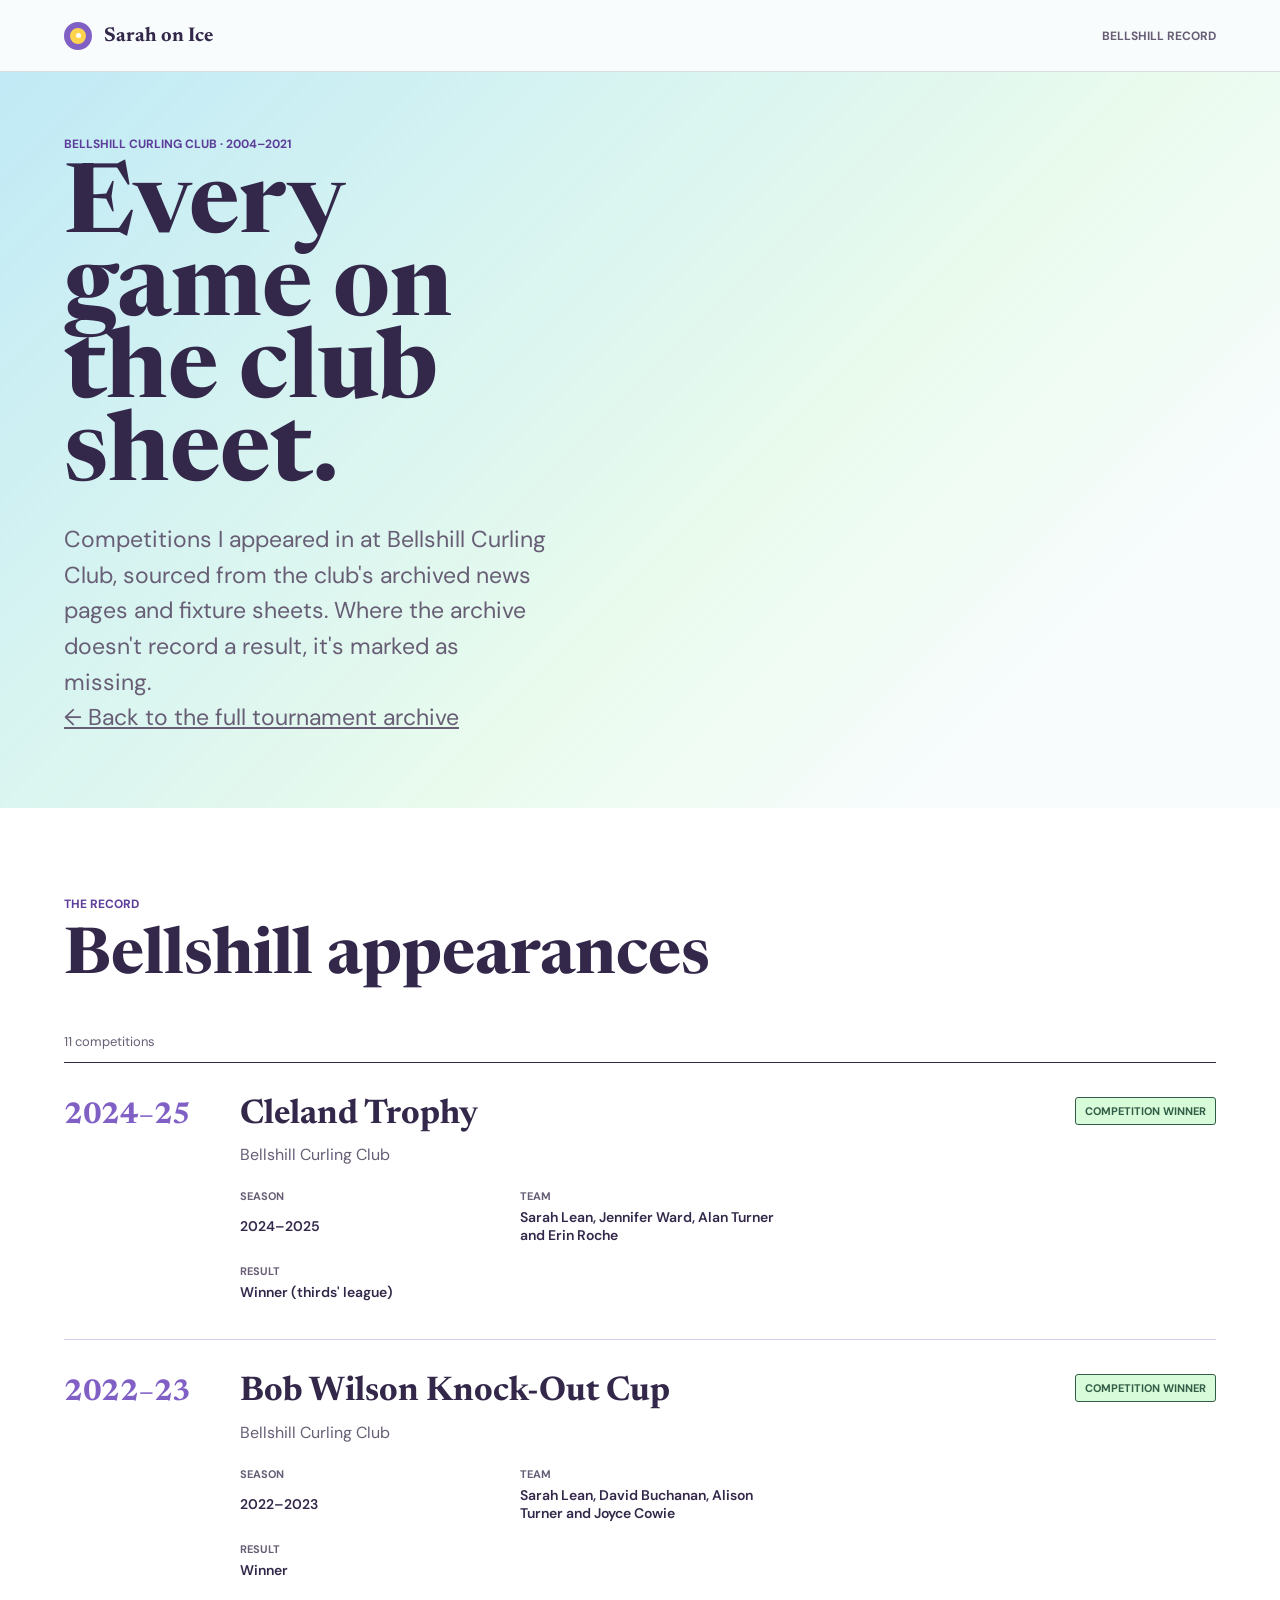
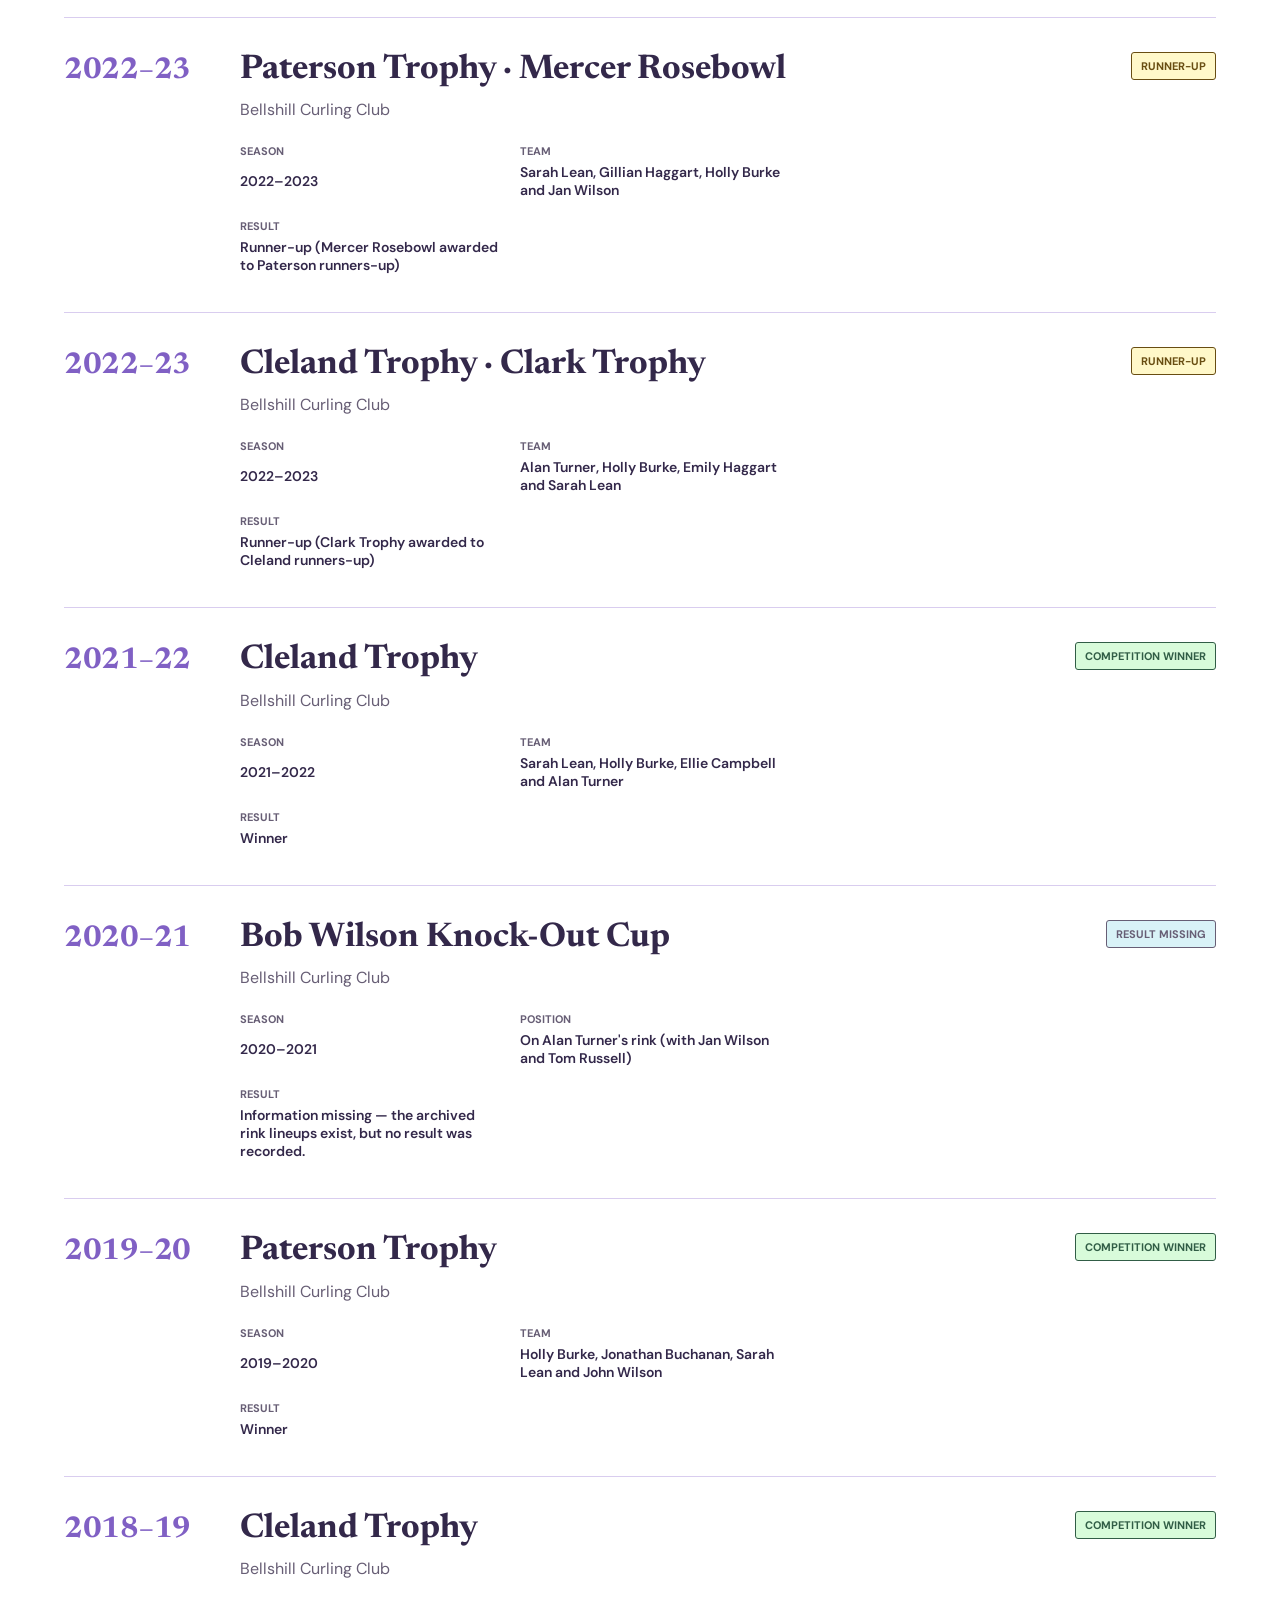
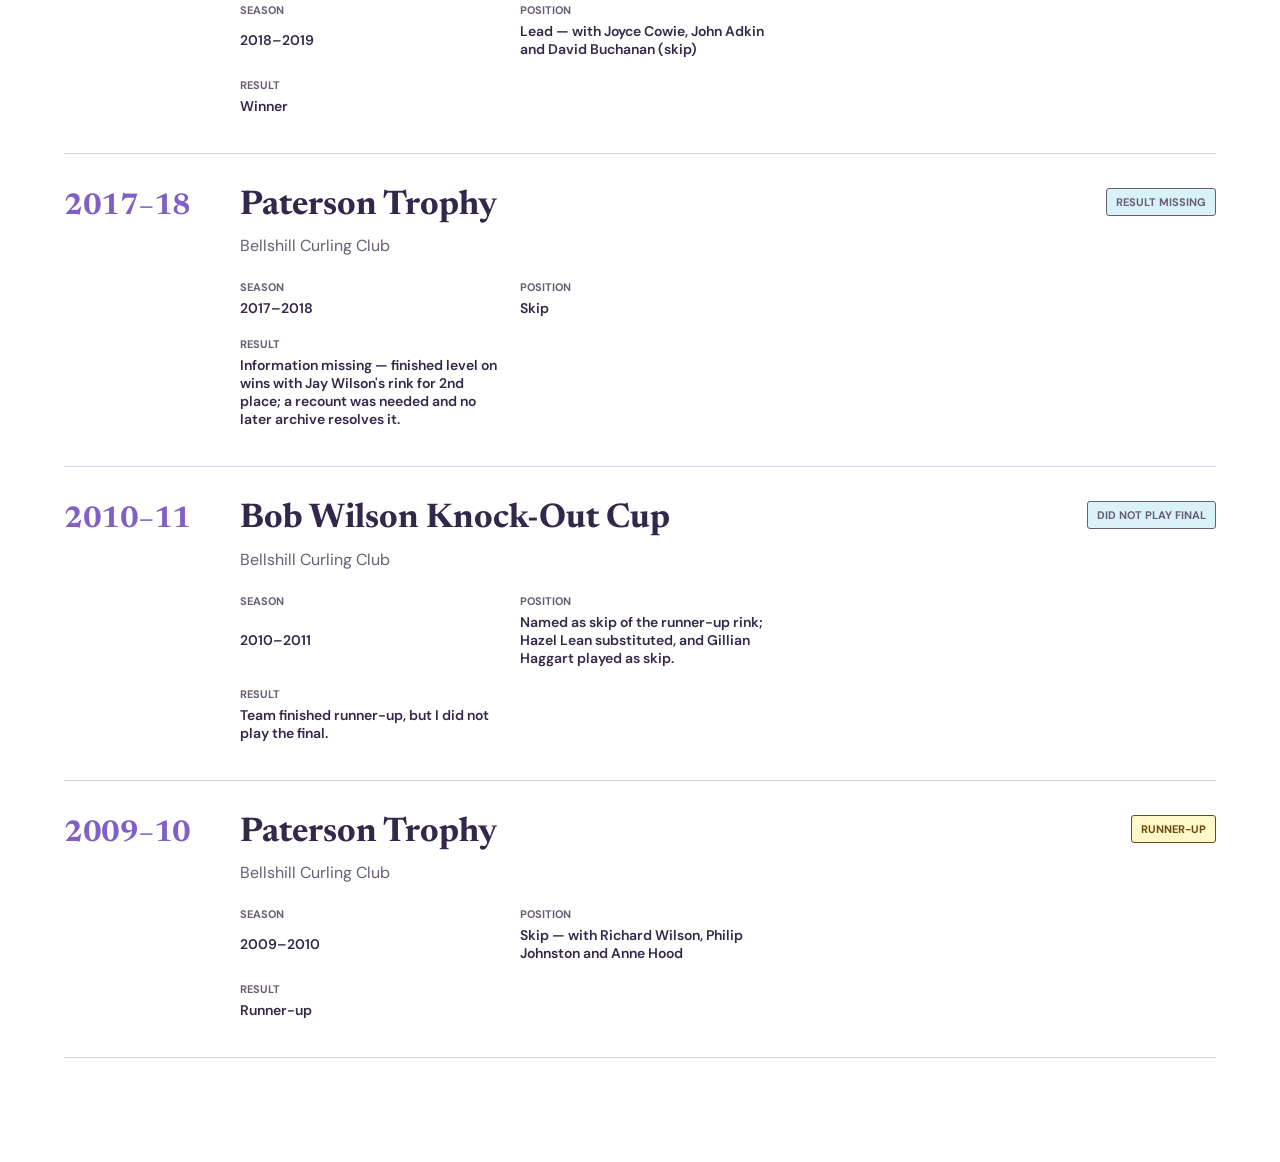
==== bellshill-record.html @ da9a8dab "update records" ====
<!doctype html>
<html lang="en-GB">
  <head>
    <meta charset="UTF-8" />
    <meta name="viewport" content="width=device-width, initial-scale=1.0" />
    <meta
      name="description"
      content="Sarah Lean's competition appearances at Bellshill Curling Club, drawn from archived club records."
    />
    <title>Bellshill Curling Club record | Sarah on Ice</title>
    <link rel="preconnect" href="https://fonts.googleapis.com" />
    <link rel="preconnect" href="https://fonts.gstatic.com" crossorigin />
    <link
      href="https://fonts.googleapis.com/css2?family=DM+Sans:wght@400;500;600;700&amp;family=Newsreader:opsz,wght@6..72,600;6..72,700&amp;display=swap"
      rel="stylesheet"
    />
    <link rel="stylesheet" href="styles.css" />
  </head>
  <body>
    <header class="site-header">
      <a class="brand" href="index.html" aria-label="Sarah on Ice, home">
        <span class="brand-mark" aria-hidden="true"><span></span></span>
        <span>Sarah on Ice</span>
      </a>
      <span class="header-note">Bellshill record</span>
    </header>

    <main id="top">
      <section class="intro" aria-labelledby="page-title">
        <div class="intro-copy">
          <p class="eyebrow">Bellshill Curling Club · 2004–2021</p>
          <h1 id="page-title">Every game on the club sheet.</h1>
          <p class="lede">
            Competitions I appeared in at Bellshill Curling Club, sourced from the
            club's archived news pages and fixture sheets. Where the archive doesn't
            record a result, it's marked as missing.
          </p>
          <p class="lede">
            <a href="index.html">← Back to the full tournament archive</a>
          </p>
        </div>
      </section>

      <section class="archive" aria-labelledby="archive-title">
        <div class="archive-heading">
          <div>
            <p class="eyebrow">The record</p>
            <h2 id="archive-title">Bellshill appearances</h2>
          </div>
        </div>

        <div class="results-meta">
          <p>11 competitions</p>
        </div>

        <div class="competition-list">
          <article class="competition">
            <div class="year" aria-hidden="true">2024–25</div>
            <div class="competition-main">
              <div class="competition-title-row">
                <h3>Cleland Trophy</h3>
                <span class="status status-winner">Competition winner</span>
              </div>
              <p class="location">Bellshill Curling Club</p>
              <dl class="details">
                <div>
                  <dt>Season</dt>
                  <dd>2024–2025</dd>
                </div>
                <div>
                  <dt>Team</dt>
                  <dd>Sarah Lean, Jennifer Ward, Alan Turner and Erin Roche</dd>
                </div>
                <div>
                  <dt>Result</dt>
                  <dd>Winner (thirds' league)</dd>
                </div>
              </dl>
            </div>
          </article>

          <article class="competition">
            <div class="year" aria-hidden="true">2022–23</div>
            <div class="competition-main">
              <div class="competition-title-row">
                <h3>Bob Wilson Knock-Out Cup</h3>
                <span class="status status-winner">Competition winner</span>
              </div>
              <p class="location">Bellshill Curling Club</p>
              <dl class="details">
                <div>
                  <dt>Season</dt>
                  <dd>2022–2023</dd>
                </div>
                <div>
                  <dt>Team</dt>
                  <dd>Sarah Lean, David Buchanan, Alison Turner and Joyce Cowie</dd>
                </div>
                <div>
                  <dt>Result</dt>
                  <dd>Winner</dd>
                </div>
              </dl>
            </div>
          </article>

          <article class="competition">
            <div class="year" aria-hidden="true">2022–23</div>
            <div class="competition-main">
              <div class="competition-title-row">
                <h3>Paterson Trophy · Mercer Rosebowl</h3>
                <span class="status status-runner-up">Runner-up</span>
              </div>
              <p class="location">Bellshill Curling Club</p>
              <dl class="details">
                <div>
                  <dt>Season</dt>
                  <dd>2022–2023</dd>
                </div>
                <div>
                  <dt>Team</dt>
                  <dd>Sarah Lean, Gillian Haggart, Holly Burke and Jan Wilson</dd>
                </div>
                <div>
                  <dt>Result</dt>
                  <dd>Runner-up (Mercer Rosebowl awarded to Paterson runners-up)</dd>
                </div>
              </dl>
            </div>
          </article>

          <article class="competition">
            <div class="year" aria-hidden="true">2022–23</div>
            <div class="competition-main">
              <div class="competition-title-row">
                <h3>Cleland Trophy · Clark Trophy</h3>
                <span class="status status-runner-up">Runner-up</span>
              </div>
              <p class="location">Bellshill Curling Club</p>
              <dl class="details">
                <div>
                  <dt>Season</dt>
                  <dd>2022–2023</dd>
                </div>
                <div>
                  <dt>Team</dt>
                  <dd>Alan Turner, Holly Burke, Emily Haggart and Sarah Lean</dd>
                </div>
                <div>
                  <dt>Result</dt>
                  <dd>Runner-up (Clark Trophy awarded to Cleland runners-up)</dd>
                </div>
              </dl>
            </div>
          </article>

          <article class="competition">
            <div class="year" aria-hidden="true">2021–22</div>
            <div class="competition-main">
              <div class="competition-title-row">
                <h3>Cleland Trophy</h3>
                <span class="status status-winner">Competition winner</span>
              </div>
              <p class="location">Bellshill Curling Club</p>
              <dl class="details">
                <div>
                  <dt>Season</dt>
                  <dd>2021–2022</dd>
                </div>
                <div>
                  <dt>Team</dt>
                  <dd>Sarah Lean, Holly Burke, Ellie Campbell and Alan Turner</dd>
                </div>
                <div>
                  <dt>Result</dt>
                  <dd>Winner</dd>
                </div>
              </dl>
            </div>
          </article>

          <article class="competition">
            <div class="year" aria-hidden="true">2020–21</div>
            <div class="competition-main">
              <div class="competition-title-row">
                <h3>Bob Wilson Knock-Out Cup</h3>
                <span class="status status-unknown">Result missing</span>
              </div>
              <p class="location">Bellshill Curling Club</p>
              <dl class="details">
                <div>
                  <dt>Season</dt>
                  <dd>2020–2021</dd>
                </div>
                <div>
                  <dt>Position</dt>
                  <dd>On Alan Turner's rink (with Jan Wilson and Tom Russell)</dd>
                </div>
                <div>
                  <dt>Result</dt>
                  <dd>Information missing — the archived rink lineups exist, but no result was recorded.</dd>
                </div>
              </dl>
            </div>
          </article>

          <article class="competition">
            <div class="year" aria-hidden="true">2019–20</div>
            <div class="competition-main">
              <div class="competition-title-row">
                <h3>Paterson Trophy</h3>
                <span class="status status-winner">Competition winner</span>
              </div>
              <p class="location">Bellshill Curling Club</p>
              <dl class="details">
                <div>
                  <dt>Season</dt>
                  <dd>2019–2020</dd>
                </div>
                <div>
                  <dt>Team</dt>
                  <dd>Holly Burke, Jonathan Buchanan, Sarah Lean and John Wilson</dd>
                </div>
                <div>
                  <dt>Result</dt>
                  <dd>Winner</dd>
                </div>
              </dl>
            </div>
          </article>

          <article class="competition">
            <div class="year" aria-hidden="true">2018–19</div>
            <div class="competition-main">
              <div class="competition-title-row">
                <h3>Cleland Trophy</h3>
                <span class="status status-winner">Competition winner</span>
              </div>
              <p class="location">Bellshill Curling Club</p>
              <dl class="details">
                <div>
                  <dt>Season</dt>
                  <dd>2018–2019</dd>
                </div>
                <div>
                  <dt>Position</dt>
                  <dd>Lead — with Joyce Cowie, John Adkin and David Buchanan (skip)</dd>
                </div>
                <div>
                  <dt>Result</dt>
                  <dd>Winner</dd>
                </div>
              </dl>
            </div>
          </article>

          <article class="competition">
            <div class="year" aria-hidden="true">2017–18</div>
            <div class="competition-main">
              <div class="competition-title-row">
                <h3>Paterson Trophy</h3>
                <span class="status status-unknown">Result missing</span>
              </div>
              <p class="location">Bellshill Curling Club</p>
              <dl class="details">
                <div>
                  <dt>Season</dt>
                  <dd>2017–2018</dd>
                </div>
                <div>
                  <dt>Position</dt>
                  <dd>Skip</dd>
                </div>
                <div>
                  <dt>Result</dt>
                  <dd>
                    Information missing — finished level on wins with Jay Wilson's rink for 2nd place;
                    a recount was needed and no later archive resolves it.
                  </dd>
                </div>
              </dl>
            </div>
          </article>

          <article class="competition">
            <div class="year" aria-hidden="true">2010–11</div>
            <div class="competition-main">
              <div class="competition-title-row">
                <h3>Bob Wilson Knock-Out Cup</h3>
                <span class="status status-unknown">Did not play final</span>
              </div>
              <p class="location">Bellshill Curling Club</p>
              <dl class="details">
                <div>
                  <dt>Season</dt>
                  <dd>2010–2011</dd>
                </div>
                <div>
                  <dt>Position</dt>
                  <dd>Named as skip of the runner-up rink; Hazel Lean substituted, and Gillian Haggart played as skip.</dd>
                </div>
                <div>
                  <dt>Result</dt>
                  <dd>Team finished runner-up, but I did not play the final.</dd>
                </div>
              </dl>
            </div>
          </article>

          <article class="competition">
            <div class="year" aria-hidden="true">2009–10</div>
            <div class="competition-main">
              <div class="competition-title-row">
                <h3>Paterson Trophy</h3>
                <span class="status status-runner-up">Runner-up</span>
              </div>
              <p class="location">Bellshill Curling Club</p>
              <dl class="details">
                <div>
                  <dt>Season</dt>
                  <dd>2009–2010</dd>
                </div>
                <div>
                  <dt>Position</dt>
                  <dd>Skip — with Richard Wilson, Philip Johnston and Anne Hood</dd>
                </div>
                <div>
                  <dt>Result</dt>
                  <dd>Runner-up</dd>
                </div>
              </dl>
            </div>
          </article>
        </div>
      </section>
    </main>
  </body>
</html>
---- styles.css ----
:root {
  --ink: #33284a;
  --muted: #675e75;
  --paper: #f8fcfd;
  --ice: #d9f2f7;
  --line: #d9cdef;
  --accent: #8060c4;
  --accent-dark: #5c3d99;
  --sky: #98dcf1;
  --mint: #d8fbda;
  --pink: #ff7f91;
  --yellow: #ffd34e;
  --white: #ffffff;
}

* {
  box-sizing: border-box;
}

html {
  scroll-behavior: smooth;
}

body {
  margin: 0;
  color: var(--ink);
  background:
    linear-gradient(rgba(51, 40, 74, 0.04) 1px, transparent 1px),
    var(--paper);
  background-size: 100% 32px;
  font-family: "DM Sans", sans-serif;
  font-size: 16px;
}

button,
input {
  font: inherit;
}

a {
  color: inherit;
}

.sr-only {
  position: absolute;
  width: 1px;
  height: 1px;
  padding: 0;
  margin: -1px;
  overflow: hidden;
  clip: rect(0, 0, 0, 0);
  white-space: nowrap;
  border: 0;
}

.site-header {
  min-height: 72px;
  padding: 0 5vw;
  display: flex;
  align-items: center;
  justify-content: space-between;
  border-bottom: 1px solid rgba(51, 40, 74, 0.15);
  background: rgba(248, 252, 253, 0.94);
}

.brand {
  display: inline-flex;
  align-items: center;
  gap: 12px;
  color: var(--ink);
  font-family: "Newsreader", serif;
  font-size: 20px;
  font-weight: 700;
  text-decoration: none;
}

.brand-mark {
  width: 28px;
  height: 28px;
  display: grid;
  place-items: center;
  border: 6px solid var(--accent);
  border-radius: 50%;
  background: var(--yellow);
}

.brand-mark span {
  width: 5px;
  height: 5px;
  border-radius: 50%;
  background: var(--white);
}

.header-note,
.eyebrow {
  font-size: 12px;
  font-weight: 700;
  letter-spacing: 0;
  text-transform: uppercase;
}

.header-note {
  color: var(--muted);
}

.intro {
  min-height: min(620px, calc(100vh - 72px));
  padding: 64px 5vw 72px;
  display: grid;
  grid-template-columns: minmax(0, 0.9fr) minmax(360px, 1.1fr);
  gap: clamp(32px, 6vw, 96px);
  align-items: center;
  background:
    linear-gradient(135deg, rgba(152, 220, 241, 0.58), rgba(216, 251, 218, 0.46) 58%, transparent 82%),
    var(--paper);
}

.intro-copy {
  max-width: 620px;
}

.eyebrow {
  margin: 0 0 16px;
  color: var(--accent-dark);
}

h1,
h2,
h3,
p {
  margin-top: 0;
}

h1,
h2 {
  font-family: "Newsreader", serif;
}

h1 {
  max-width: 700px;
  margin-bottom: 24px;
  font-size: clamp(58px, 7.5vw, 110px);
  line-height: 0.86;
  letter-spacing: 0;
}

.lede {
  max-width: 540px;
  margin-bottom: 0;
  color: var(--muted);
  font-size: clamp(18px, 2vw, 23px);
  line-height: 1.55;
}

.intro-image {
  position: relative;
  min-height: 360px;
  height: min(480px, 55vw);
  margin: 0;
  overflow: hidden;
  border-radius: 4px;
  background: var(--ice);
}

.intro-image::after {
  content: "";
  position: absolute;
  inset: 0;
  box-shadow: inset 0 0 0 1px rgba(51, 40, 74, 0.12);
  pointer-events: none;
}

.intro-image img {
  width: 100%;
  height: 100%;
  display: block;
  object-fit: cover;
}

.intro-image figcaption {
  position: absolute;
  right: 16px;
  bottom: 16px;
  padding: 8px 11px;
  color: var(--white);
  background: var(--ink);
  font-size: 12px;
  font-weight: 600;
}

.intro-image figcaption a {
  color: inherit;
  text-underline-offset: 2px;
}

.archive {
  padding: 88px 5vw 104px;
  background: var(--white);
}

.archive-heading {
  max-width: 1280px;
  margin: 0 auto 32px;
  display: flex;
  align-items: flex-end;
  justify-content: space-between;
  gap: 40px;
}

h2 {
  margin-bottom: 0;
  font-size: clamp(42px, 5vw, 68px);
  line-height: 0.95;
}

.search {
  width: min(100%, 440px);
  min-height: 52px;
  padding: 0 14px;
  display: flex;
  align-items: center;
  gap: 12px;
  border-bottom: 2px solid var(--ink);
  background: var(--ice);
}

.search:focus-within {
  outline: 3px solid var(--yellow);
  outline-offset: 2px;
}

.search svg {
  width: 21px;
  flex: 0 0 auto;
  fill: none;
  stroke: currentColor;
  stroke-linecap: round;
  stroke-width: 2;
}

.search input {
  min-width: 0;
  flex: 1;
  border: 0;
  outline: 0;
  color: var(--ink);
  background: transparent;
}

.search input::placeholder {
  color: #756b82;
}

kbd {
  padding: 2px 7px;
  border: 1px solid var(--line);
  border-radius: 3px;
  color: var(--muted);
  background: var(--white);
  font-family: inherit;
  font-size: 12px;
}

.results-meta {
  max-width: 1280px;
  min-height: 42px;
  margin: 0 auto;
  display: flex;
  align-items: center;
  justify-content: space-between;
  border-bottom: 1px solid var(--ink);
  color: var(--muted);
  font-size: 13px;
}

.results-meta p {
  margin: 0;
}

.clear-button,
.empty-state button {
  border: 0;
  color: var(--accent-dark);
  background: transparent;
  cursor: pointer;
  font-weight: 700;
  text-decoration: underline;
  text-underline-offset: 3px;
}

.competition-list {
  max-width: 1280px;
  margin: 0 auto;
}

.competition {
  padding: 34px 0 38px;
  display: grid;
  grid-template-columns: 148px minmax(0, 1fr);
  gap: 28px;
  border-bottom: 1px solid var(--line);
}

.competition[hidden] {
  display: none;
}

.year {
  padding-top: 4px;
  color: var(--accent);
  font-family: "Newsreader", serif;
  font-size: 30px;
  font-weight: 700;
  white-space: nowrap;
  letter-spacing: -0.01em;
}

.competition-title-row {
  display: flex;
  align-items: flex-start;
  justify-content: space-between;
  gap: 24px;
}

h3 {
  margin-bottom: 10px;
  font-family: "Newsreader", serif;
  font-size: clamp(25px, 3vw, 34px);
  line-height: 1.1;
}

.status {
  flex: 0 0 auto;
  padding: 6px 9px;
  border: 1px solid currentColor;
  border-radius: 3px;
  font-size: 11px;
  font-weight: 700;
  text-transform: uppercase;
}

.status-unknown {
  color: var(--muted);
  background: var(--ice);
}

.status-winner {
  color: #315d46;
  background: var(--mint);
}

.status-runner-up {
  color: #684d12;
  background: #fff8c9;
}

.status-missed {
  color: #863a51;
  background: #ffe8ed;
}

.location {
  margin-bottom: 24px;
  color: var(--muted);
  font-size: 16px;
}

.details {
  margin: 0;
  display: grid;
  grid-template-columns: repeat(2, minmax(160px, 260px));
  gap: 20px;
}

.details div {
  display: grid;
  gap: 5px;
}

.details dt {
  color: var(--muted);
  font-size: 11px;
  font-weight: 700;
  text-transform: uppercase;
}

.details dd {
  margin: 0;
  font-size: 14px;
  font-weight: 600;
}

.note {
  max-width: 720px;
  margin: 22px 0 0;
  padding-left: 14px;
  border-left: 3px solid var(--pink);
  color: var(--muted);
  font-size: 14px;
  line-height: 1.55;
}

.empty-state {
  max-width: 1280px;
  margin: 0 auto;
  padding: 64px 20px;
  text-align: center;
}

.empty-state p {
  margin-bottom: 12px;
  font-family: "Newsreader", serif;
  font-size: 28px;
}

footer {
  min-height: 128px;
  padding: 32px 5vw;
  display: flex;
  align-items: center;
  justify-content: space-between;
  gap: 20px;
  color: var(--white);
  background: var(--ink);
  font-size: 13px;
}

footer p {
  margin: 0;
}

footer a {
  font-weight: 700;
  text-decoration: none;
}

@media (max-width: 780px) {
  .intro {
    min-height: 0;
    padding-top: 48px;
    grid-template-columns: 1fr;
  }

  h1 {
    font-size: clamp(54px, 17vw, 78px);
  }

  .intro-image {
    height: 52vw;
    min-height: 280px;
  }

  .archive {
    padding-top: 64px;
  }

  .archive-heading {
    align-items: stretch;
    flex-direction: column;
    gap: 28px;
  }

  .search {
    width: 100%;
  }

  .competition {
    grid-template-columns: 104px minmax(0, 1fr);
    gap: 16px;
  }

  .year {
    font-size: 22px;
    padding-top: 6px;
  }

  .competition-title-row {
    align-items: flex-start;
    flex-direction: column;
    gap: 8px;
  }
}

@media (max-width: 520px) {
  .header-note,
  kbd {
    display: none;
  }

  .intro {
    padding-right: 20px;
    padding-left: 20px;
  }

  .intro-image {
    min-height: 240px;
  }

  .archive {
    padding: 56px 20px 72px;
  }

  .competition {
    grid-template-columns: 1fr;
    gap: 6px;
  }

  .year {
    font-size: 22px;
    padding-top: 0;
  }

  .details {
    grid-template-columns: 1fr;
  }

  footer {
    align-items: flex-start;
    flex-direction: column;
  }
}

@media (prefers-reduced-motion: reduce) {
  html {
    scroll-behavior: auto;
  }
}
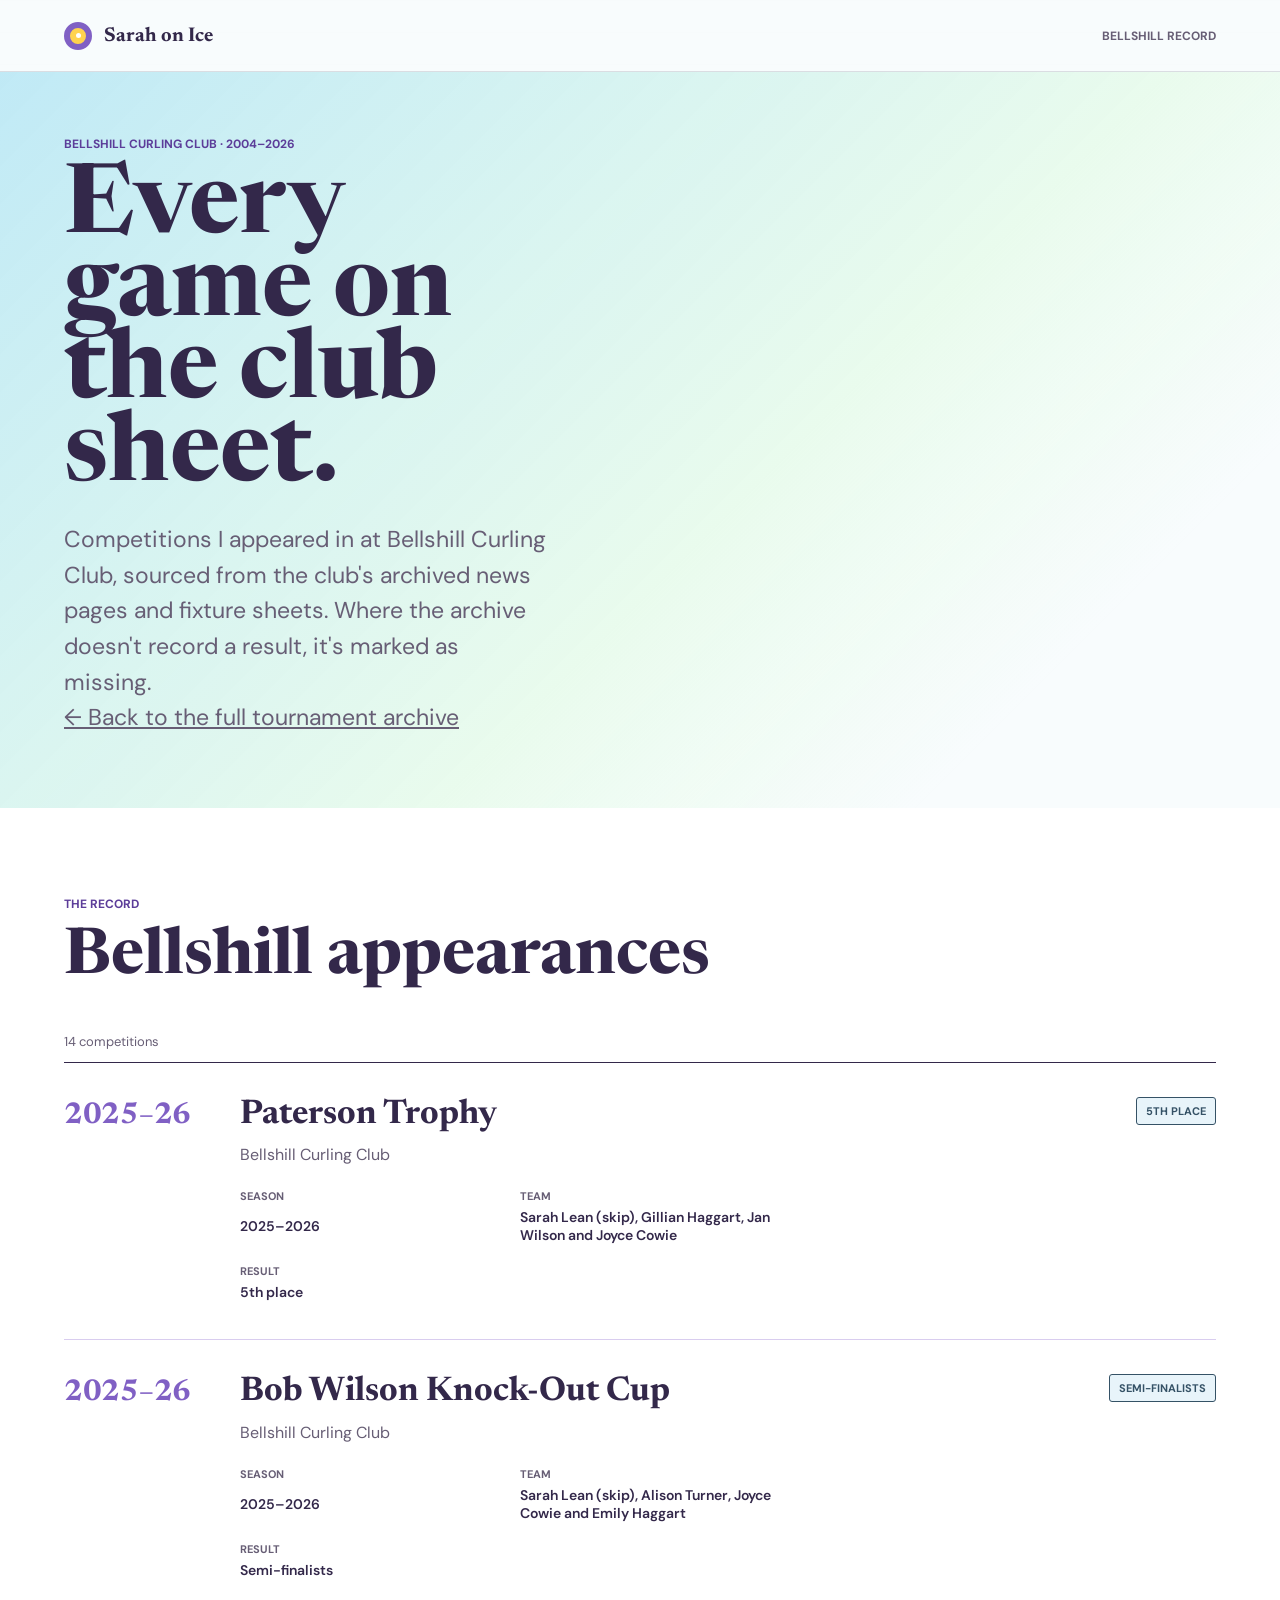
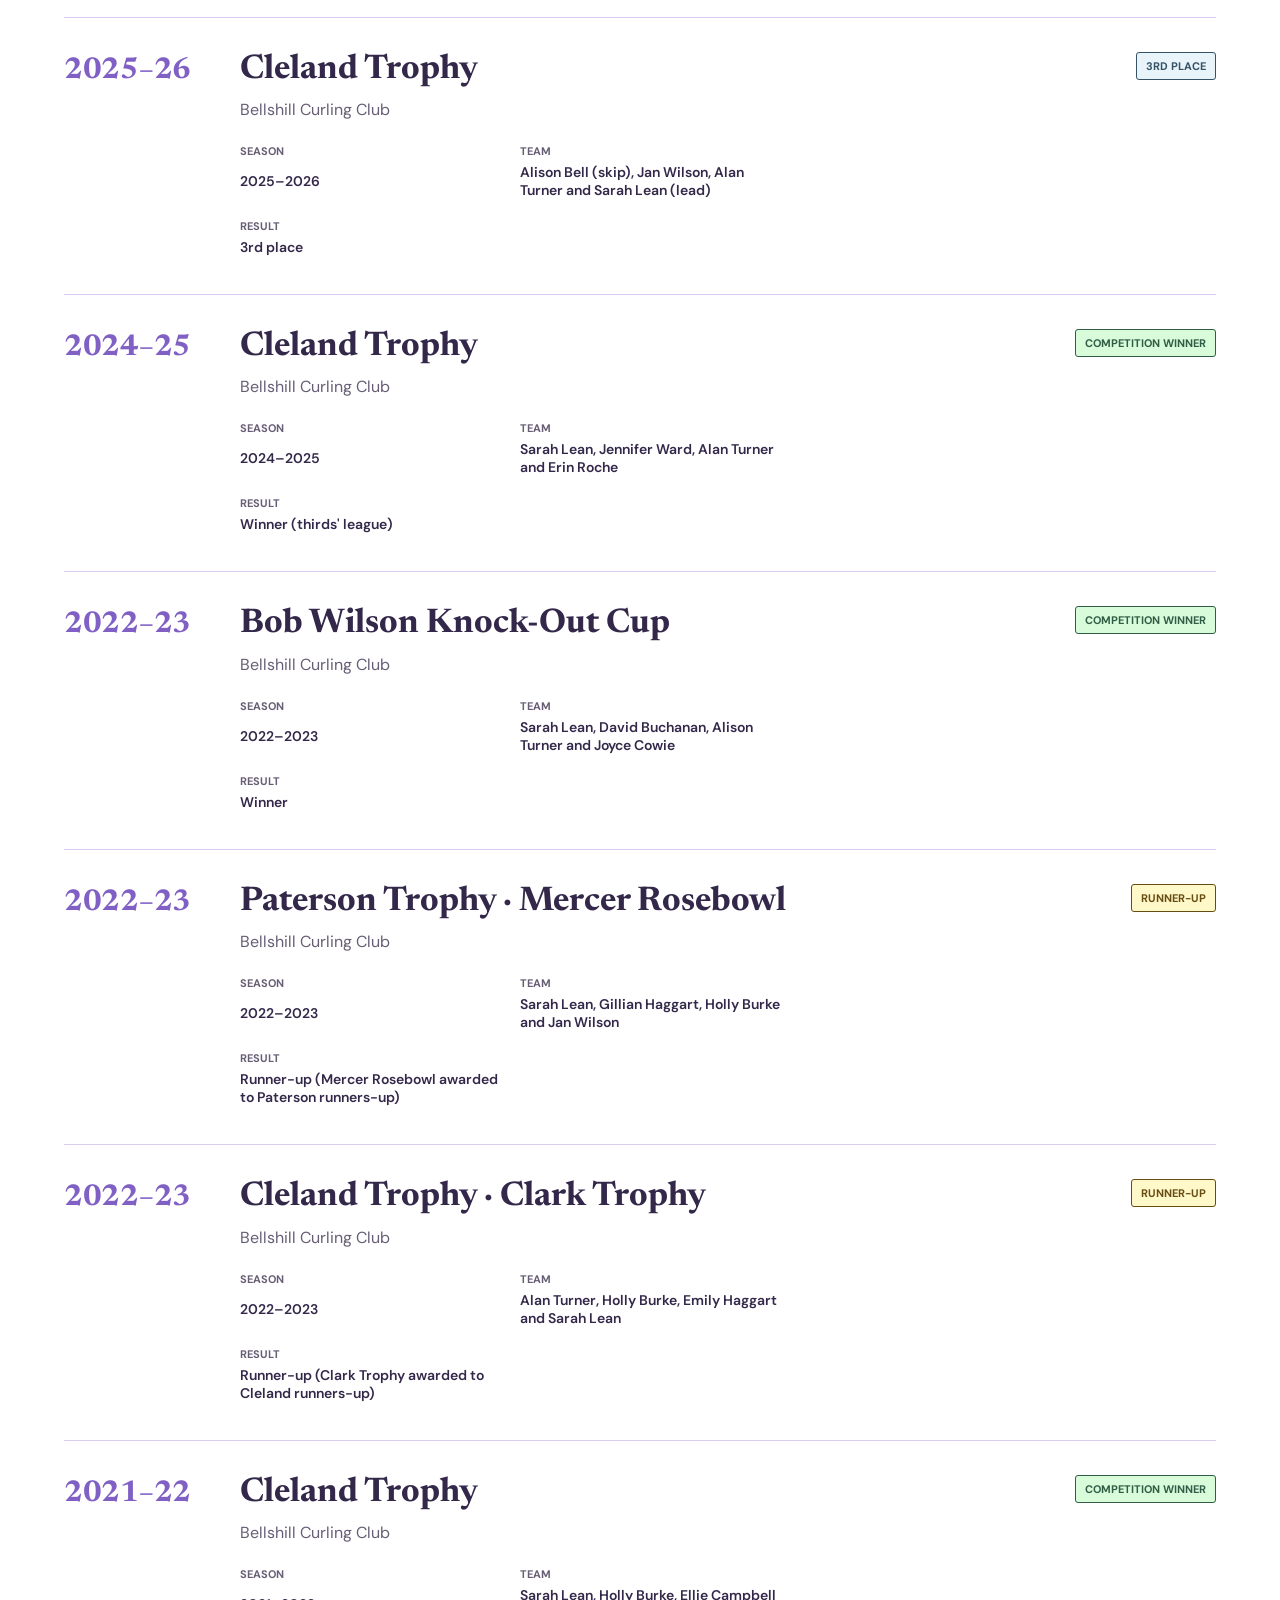
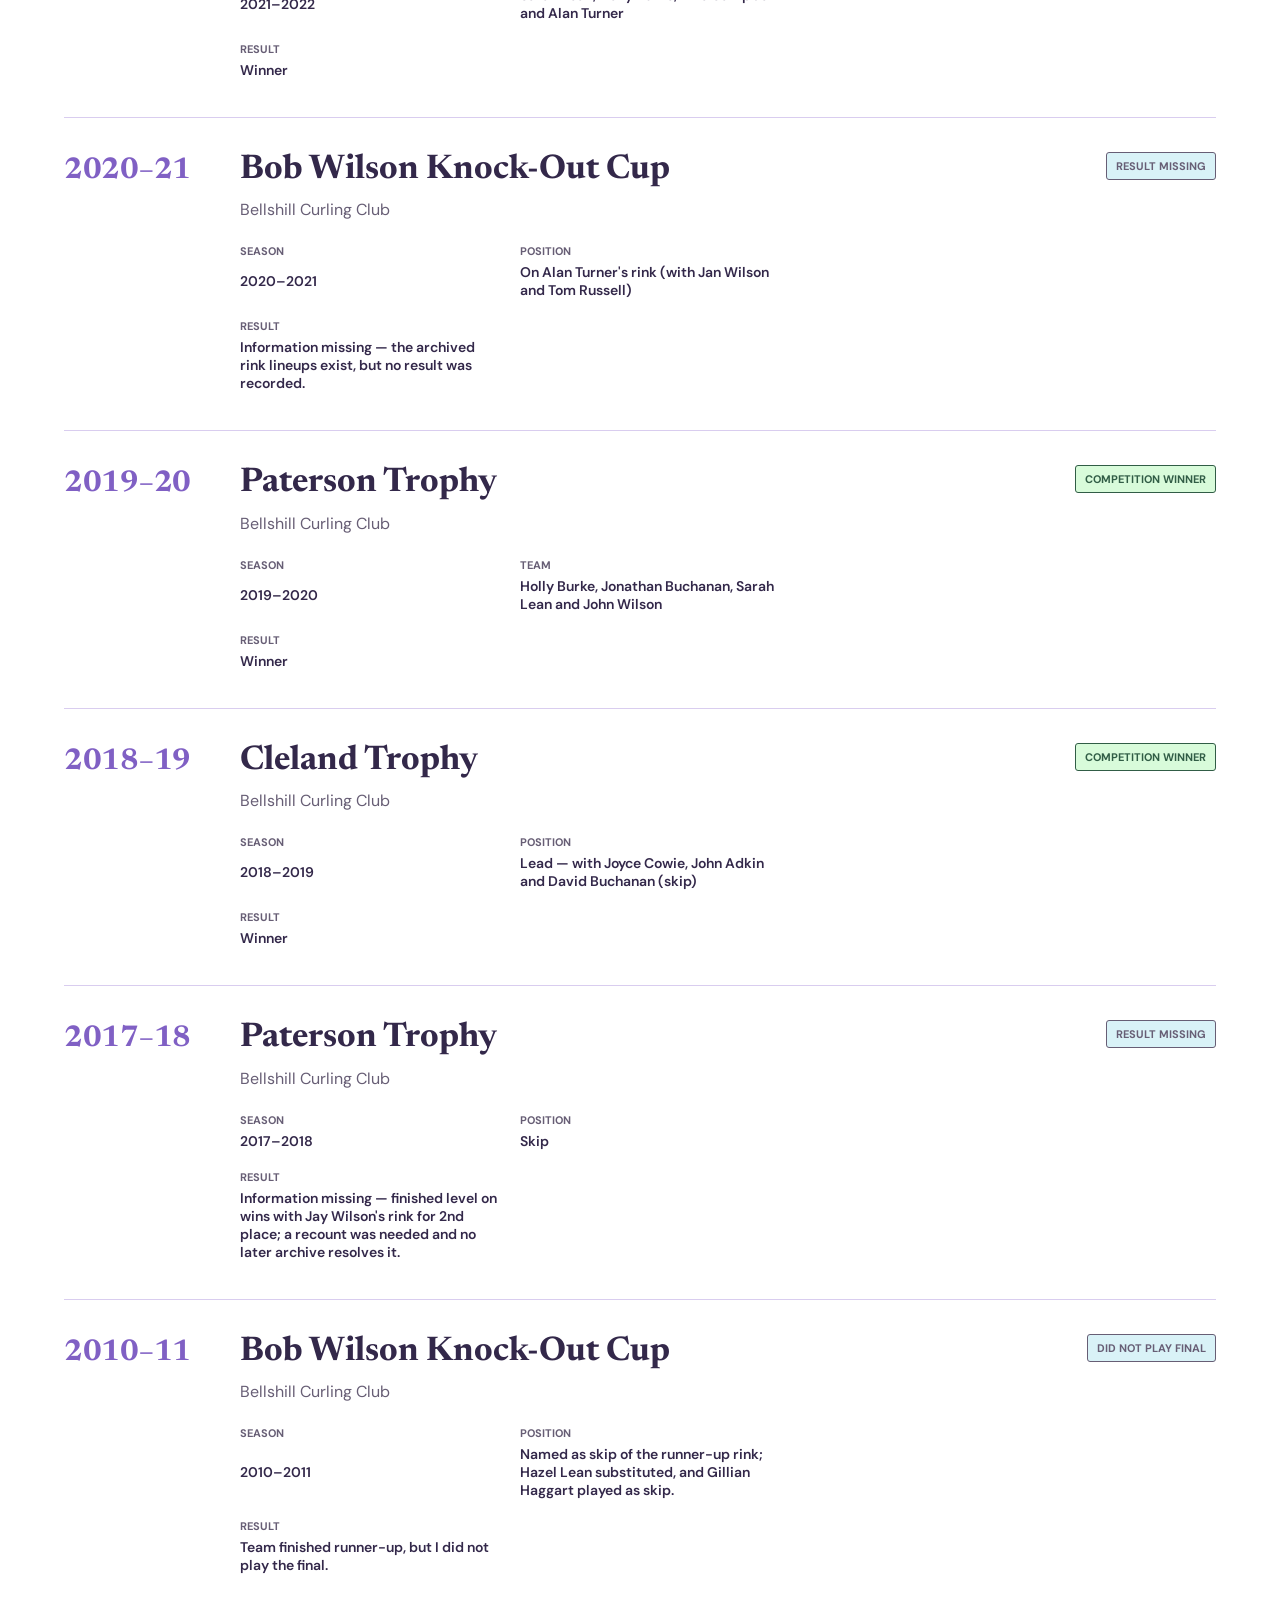
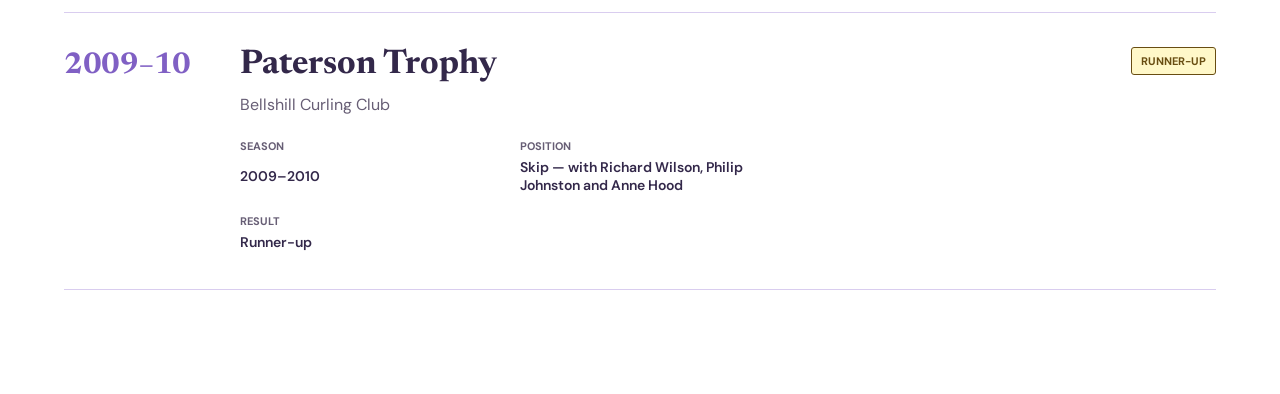
==== commit bd629b08: "update records" ====
--- a/bellshill-record.html
+++ b/bellshill-record.html
@@ -28,7 +28,7 @@
     <main id="top">
       <section class="intro" aria-labelledby="page-title">
         <div class="intro-copy">
-          <p class="eyebrow">Bellshill Curling Club · 2004–2021</p>
+          <p class="eyebrow">Bellshill Curling Club · 2004–2026</p>
           <h1 id="page-title">Every game on the club sheet.</h1>
           <p class="lede">
             Competitions I appeared in at Bellshill Curling Club, sourced from the
@@ -50,10 +50,85 @@
         </div>
 
         <div class="results-meta">
-          <p>11 competitions</p>
+          <p>14 competitions</p>
         </div>
 
         <div class="competition-list">
+          <article class="competition">
+            <div class="year" aria-hidden="true">2025–26</div>
+            <div class="competition-main">
+              <div class="competition-title-row">
+                <h3>Paterson Trophy</h3>
+                <span class="status status-placed">5th place</span>
+              </div>
+              <p class="location">Bellshill Curling Club</p>
+              <dl class="details">
+                <div>
+                  <dt>Season</dt>
+                  <dd>2025–2026</dd>
+                </div>
+                <div>
+                  <dt>Team</dt>
+                  <dd>Sarah Lean (skip), Gillian Haggart, Jan Wilson and Joyce Cowie</dd>
+                </div>
+                <div>
+                  <dt>Result</dt>
+                  <dd>5th place</dd>
+                </div>
+              </dl>
+            </div>
+          </article>
+
+          <article class="competition">
+            <div class="year" aria-hidden="true">2025–26</div>
+            <div class="competition-main">
+              <div class="competition-title-row">
+                <h3>Bob Wilson Knock-Out Cup</h3>
+                <span class="status status-placed">Semi-finalists</span>
+              </div>
+              <p class="location">Bellshill Curling Club</p>
+              <dl class="details">
+                <div>
+                  <dt>Season</dt>
+                  <dd>2025–2026</dd>
+                </div>
+                <div>
+                  <dt>Team</dt>
+                  <dd>Sarah Lean (skip), Alison Turner, Joyce Cowie and Emily Haggart</dd>
+                </div>
+                <div>
+                  <dt>Result</dt>
+                  <dd>Semi-finalists</dd>
+                </div>
+              </dl>
+            </div>
+          </article>
+
+          <article class="competition">
+            <div class="year" aria-hidden="true">2025–26</div>
+            <div class="competition-main">
+              <div class="competition-title-row">
+                <h3>Cleland Trophy</h3>
+                <span class="status status-placed">3rd place</span>
+              </div>
+              <p class="location">Bellshill Curling Club</p>
+              <dl class="details">
+                <div>
+                  <dt>Season</dt>
+                  <dd>2025–2026</dd>
+                </div>
+                <div>
+                  <dt>Team</dt>
+                  <dd>Alison Bell (skip), Jan Wilson, Alan Turner and Sarah Lean (lead)</dd>
+                </div>
+                <div>
+                  <dt>Result</dt>
+                  <dd>3rd place</dd>
+                </div>
+              </dl>
+            </div>
+          </article>
+
           <article class="competition">
             <div class="year" aria-hidden="true">2024–25</div>
             <div class="competition-main">
--- a/styles.css
+++ b/styles.css
@@ -354,6 +354,11 @@
   background: #fff8c9;
 }
 
+.status-placed {
+  color: #355266;
+  background: #e8f4fa;
+}
+
 .status-missed {
   color: #863a51;
   background: #ffe8ed;
@@ -411,6 +416,39 @@
   margin-bottom: 12px;
   font-family: "Newsreader", serif;
   font-size: 28px;
+}
+
+.leadership {
+  padding: 88px 5vw 104px;
+  background: var(--ice);
+}
+
+.leadership-inner {
+  max-width: 1280px;
+  margin: 0 auto;
+  display: grid;
+  grid-template-columns: minmax(220px, 0.55fr) minmax(0, 1fr);
+  gap: clamp(48px, 8vw, 120px);
+}
+
+.leadership-list {
+  border-top: 1px solid var(--ink);
+}
+
+.leadership-role {
+  padding: 30px 0;
+  display: grid;
+  grid-template-columns: 148px minmax(0, 1fr);
+  gap: 28px;
+  border-bottom: 1px solid rgba(51, 40, 74, 0.2);
+}
+
+.leadership-role h3 {
+  margin-bottom: 8px;
+}
+
+.leadership-role .location {
+  margin-bottom: 0;
 }
 
 footer {
@@ -479,6 +517,11 @@
     flex-direction: column;
     gap: 8px;
   }
+
+  .leadership-inner {
+    grid-template-columns: 1fr;
+    gap: 32px;
+  }
 }
 
 @media (max-width: 520px) {
@@ -500,7 +543,12 @@
     padding: 56px 20px 72px;
   }
 
-  .competition {
+  .leadership {
+    padding: 56px 20px 72px;
+  }
+
+  .competition,
+  .leadership-role {
     grid-template-columns: 1fr;
     gap: 6px;
   }
